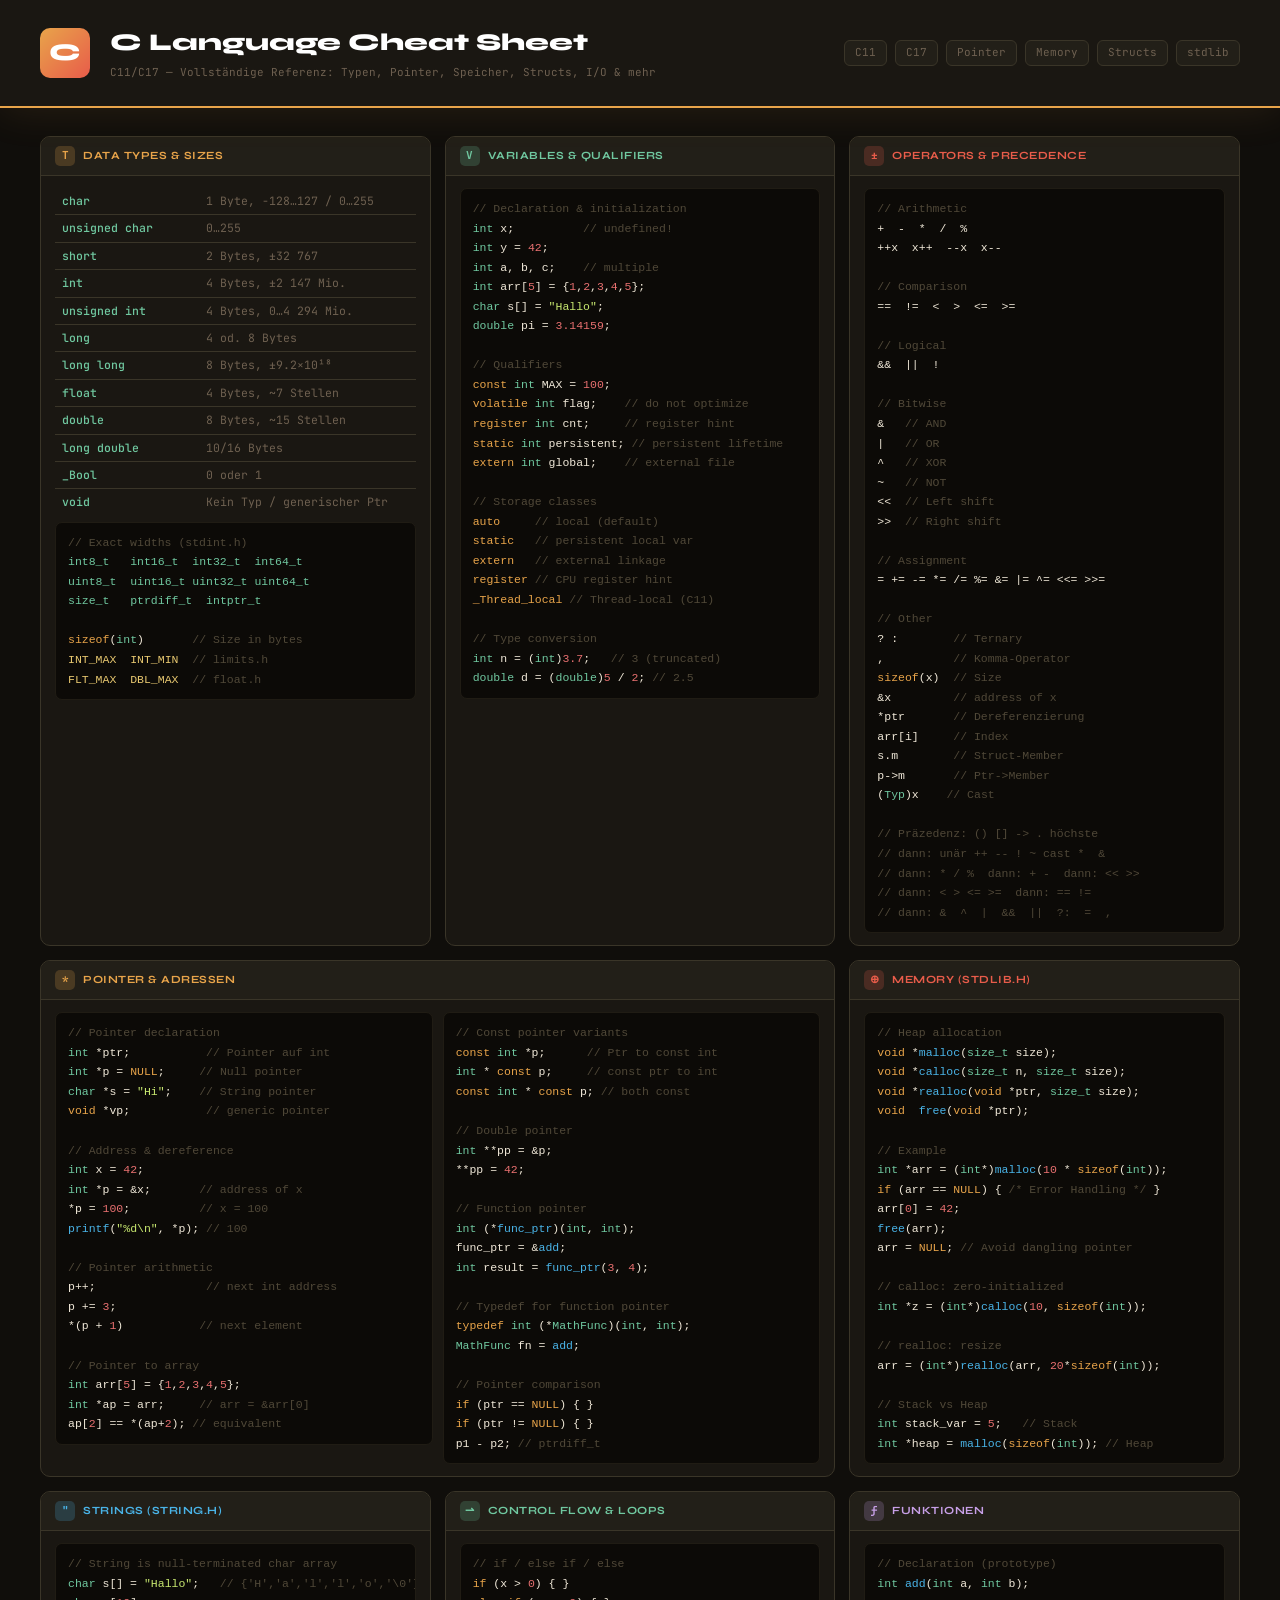
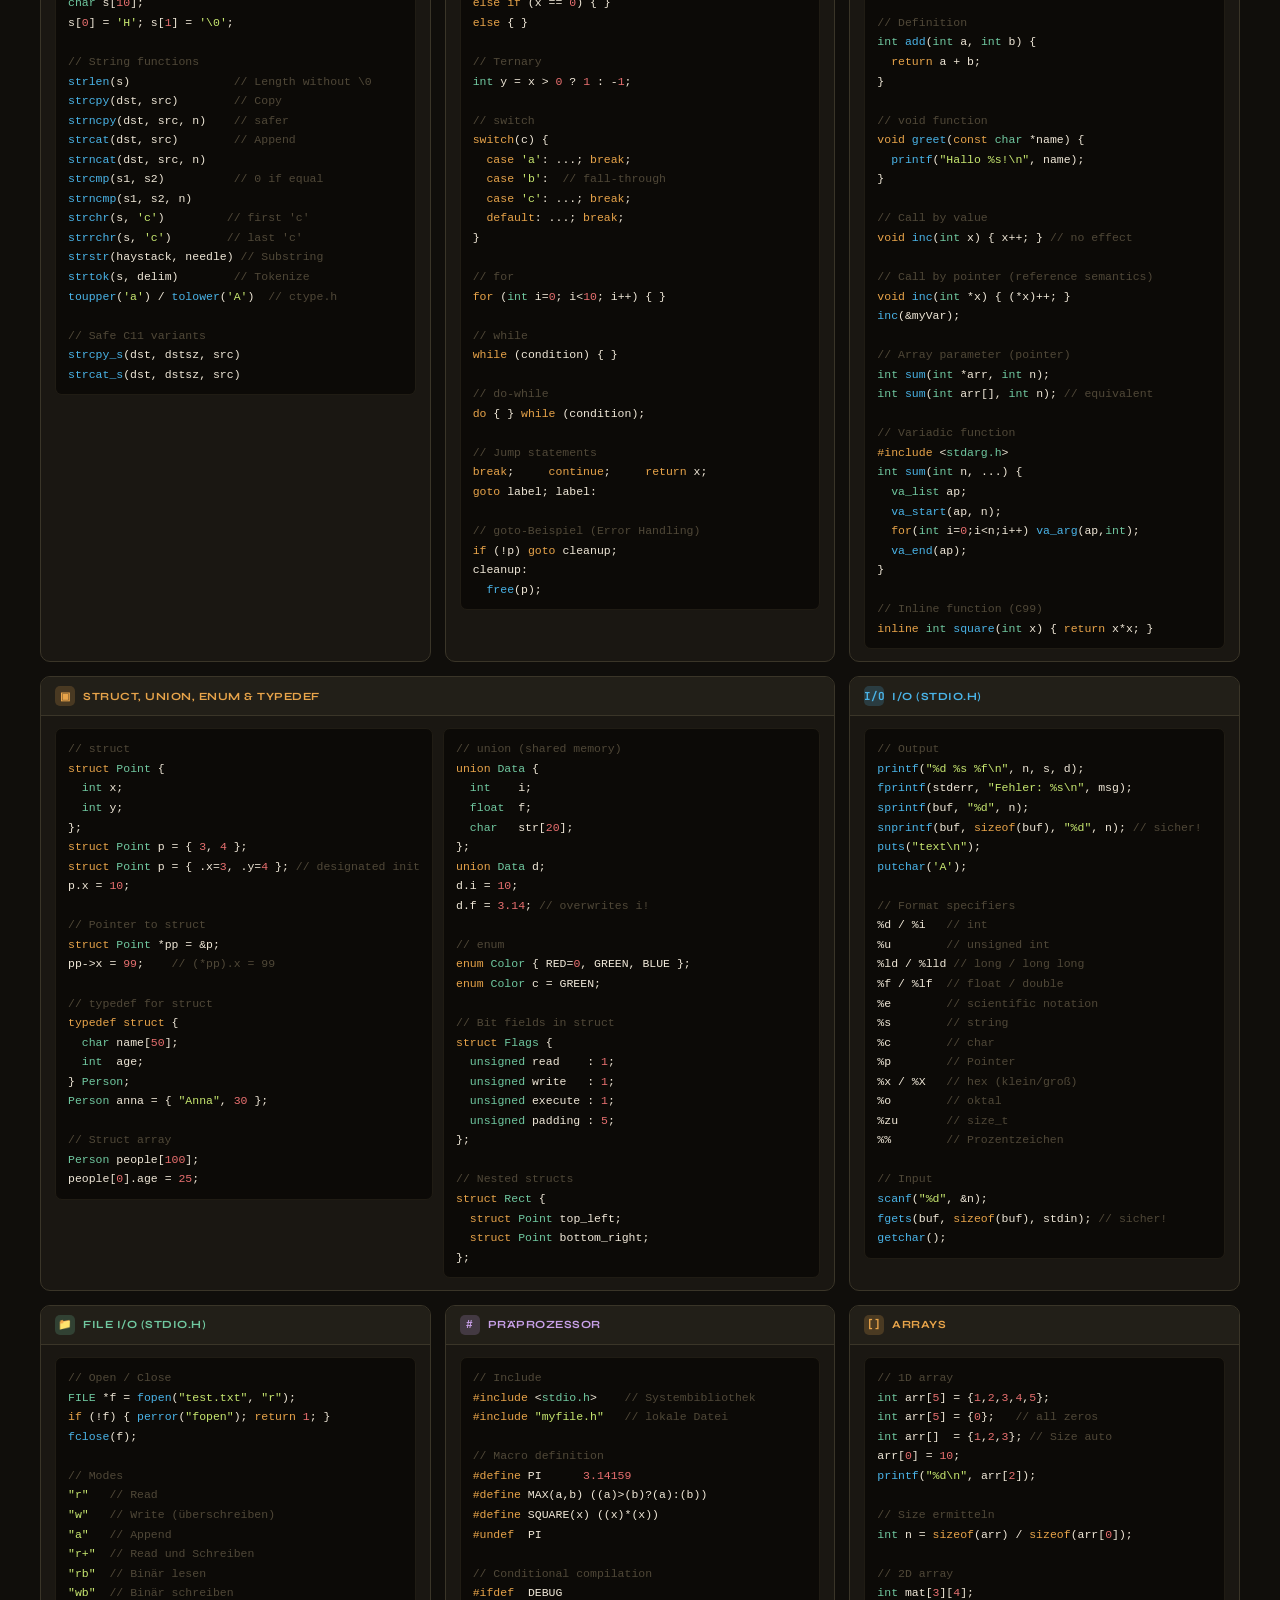
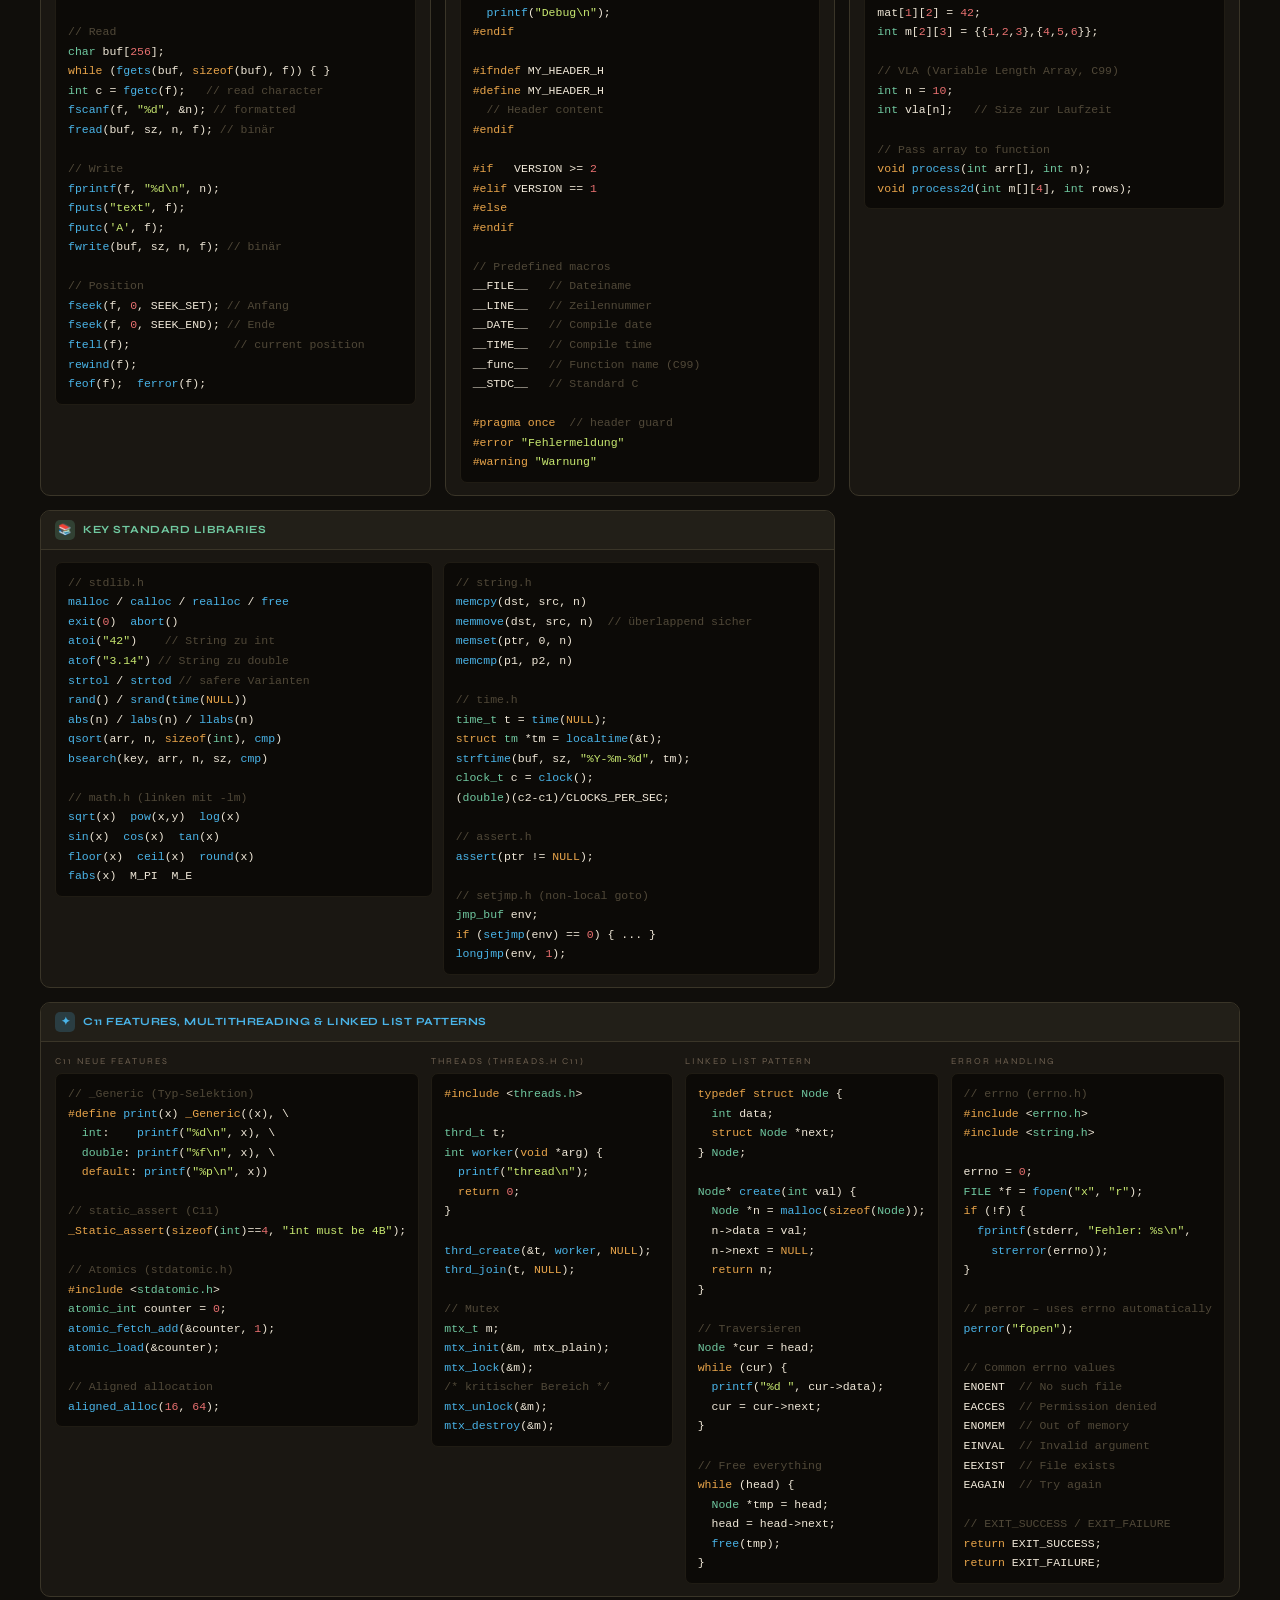
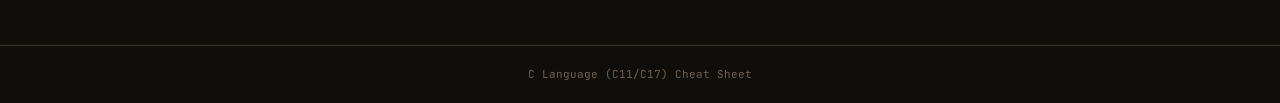
==== c-cheatsheet.html @ e2c48d15 "Add cheat sheet files" ====
<!DOCTYPE html>
<html lang="de">
<head>
<meta charset="UTF-8">
<meta name="viewport" content="width=device-width, initial-scale=1.0">
<title>C Language Cheat Sheet</title>
<link href="https://fonts.googleapis.com/css2?family=JetBrains+Mono:wght@300;400;500;700&family=Syne:wght@400;700;800&display=swap" rel="stylesheet">
<style>
  :root {
    --bg: #100e0b;
    --surface: #1a1712;
    --surface2: #221f18;
    --border: #3a3528;
    --accent: #e8a44a;
    --accent2: #e85c4a;
    --accent3: #70c8a0;
    --accent4: #c8a0e8;
    --accent5: #4ab4e8;
    --text: #f0e8d8;
    --muted: #6e6050;
    --kw: #e8a44a;
    --type: #70c8a0;
    --string: #c8e870;
    --num: #e87070;
    --comment: #504838;
    --fn: #4ab4e8;
    --op: #e8c870;
  }
  * { margin: 0; padding: 0; box-sizing: border-box; }
  body { font-family: 'JetBrains Mono', monospace; background: var(--bg); color: var(--text); line-height: 1.6; font-size: 13px; }
  header { background: var(--surface); border-bottom: 2px solid var(--accent); padding: 24px 40px; display: flex; align-items: center; gap: 20px; position: sticky; top: 0; z-index: 100; box-shadow: 0 4px 40px rgba(232,164,74,0.1); }
  .logo { width: 50px; height: 50px; background: linear-gradient(135deg, var(--accent), var(--accent2)); border-radius: 10px; display: flex; align-items: center; justify-content: center; font-family: 'Syne', sans-serif; font-weight: 800; font-size: 24px; color: #fff; flex-shrink: 0; }
  header h1 { font-family: 'Syne', sans-serif; font-size: 24px; font-weight: 800; color: #fff; }
  header p { color: var(--muted); font-size: 11px; margin-top: 2px; }
  .tag-row { margin-left: auto; display: flex; gap: 8px; flex-wrap: wrap; }
  .tag { background: var(--surface2); border: 1px solid var(--border); border-radius: 6px; padding: 3px 10px; font-size: 11px; color: var(--muted); }
  .page { padding: 28px 40px; }
  .grid { display: grid; grid-template-columns: repeat(3, 1fr); gap: 14px; }
  .col-2 { grid-column: span 2; }
  .col-3 { grid-column: span 3; }
  .card { background: var(--surface); border: 1px solid var(--border); border-radius: 10px; overflow: hidden; transition: border-color 0.2s; }
  .card:hover { border-color: var(--accent); }
  .card-header { padding: 9px 14px; display: flex; align-items: center; gap: 8px; border-bottom: 1px solid var(--border); background: var(--surface2); }
  .card-icon { width: 20px; height: 20px; border-radius: 5px; display: flex; align-items: center; justify-content: center; font-size: 11px; font-weight: 700; flex-shrink: 0; }
  .card-title { font-family: 'Syne', sans-serif; font-size: 11px; font-weight: 700; letter-spacing: 0.5px; text-transform: uppercase; }
  .card-body { padding: 12px 14px; }
  pre { background: #0c0a07; border-radius: 7px; padding: 10px 12px; overflow-x: auto; font-size: 11.5px; line-height: 1.7; margin-bottom: 8px; border: 1px solid #201c14; }
  pre:last-child { margin-bottom: 0; }
  .kw { color: var(--kw); } .ty { color: var(--type); } .st { color: var(--string); } .nm { color: var(--num); } .cm { color: var(--comment); } .fn { color: var(--fn); } .op { color: var(--op); }
  .kv-table { width: 100%; border-collapse: collapse; font-size: 11.5px; margin-bottom: 6px; }
  .kv-table td { padding: 4px 7px; border-bottom: 1px solid var(--border); vertical-align: top; }
  .kv-table tr:last-child td { border-bottom: none; }
  .kv-table td:first-child { color: var(--type); white-space: nowrap; font-weight: 500; width: 40%; }
  .kv-table td:last-child { color: var(--muted); }
  .section-label { font-family: 'Syne', sans-serif; font-size: 9px; text-transform: uppercase; letter-spacing: 2px; color: var(--muted); margin: 10px 0 5px; }
  .section-label:first-child { margin-top: 0; }
  .c-amber  .card-icon { background: rgba(232,164,74,0.2); color: var(--accent); }
  .c-red    .card-icon { background: rgba(232,92,74,0.2);  color: var(--accent2); }
  .c-green  .card-icon { background: rgba(112,200,160,0.2); color: var(--accent3); }
  .c-purple .card-icon { background: rgba(200,160,232,0.2); color: var(--accent4); }
  .c-blue   .card-icon { background: rgba(74,180,232,0.2);  color: var(--accent5); }
  .c-amber  .card-title { color: var(--accent); }
  .c-red    .card-title { color: var(--accent2); }
  .c-green  .card-title { color: var(--accent3); }
  .c-purple .card-title { color: var(--accent4); }
  .c-blue   .card-title { color: var(--accent5); }
  footer { text-align: center; padding: 20px; color: var(--muted); font-size: 11px; border-top: 1px solid var(--border); margin-top: 20px; }
</style>
</head>
<body>
<header>
  <div class="logo">C</div>
  <div><h1>C Language Cheat Sheet</h1><p>C11/C17 — Vollständige Referenz: Typen, Pointer, Speicher, Structs, I/O & mehr</p></div>
  <div class="tag-row"><span class="tag">C11</span><span class="tag">C17</span><span class="tag">Pointer</span><span class="tag">Memory</span><span class="tag">Structs</span><span class="tag">stdlib</span></div>
</header>
<div class="page"><div class="grid">

<!-- DATENTYPEN -->
<div class="card c-amber">
  <div class="card-header"><div class="card-icon">T</div><span class="card-title">Data Types &amp; Sizes</span></div>
  <div class="card-body">
    <table class="kv-table">
      <tr><td>char</td><td>1 Byte, -128…127 / 0…255</td></tr>
      <tr><td>unsigned char</td><td>0…255</td></tr>
      <tr><td>short</td><td>2 Bytes, ±32 767</td></tr>
      <tr><td>int</td><td>4 Bytes, ±2 147 Mio.</td></tr>
      <tr><td>unsigned int</td><td>4 Bytes, 0…4 294 Mio.</td></tr>
      <tr><td>long</td><td>4 od. 8 Bytes</td></tr>
      <tr><td>long long</td><td>8 Bytes, ±9.2×10¹⁸</td></tr>
      <tr><td>float</td><td>4 Bytes, ~7 Stellen</td></tr>
      <tr><td>double</td><td>8 Bytes, ~15 Stellen</td></tr>
      <tr><td>long double</td><td>10/16 Bytes</td></tr>
      <tr><td>_Bool</td><td>0 oder 1</td></tr>
      <tr><td>void</td><td>Kein Typ / generischer Ptr</td></tr>
    </table>
<pre><span class="cm">// Exact widths (stdint.h)</span>
<span class="ty">int8_t</span>   <span class="ty">int16_t</span>  <span class="ty">int32_t</span>  <span class="ty">int64_t</span>
<span class="ty">uint8_t</span>  <span class="ty">uint16_t</span> <span class="ty">uint32_t</span> <span class="ty">uint64_t</span>
<span class="ty">size_t</span>   <span class="ty">ptrdiff_t</span>  <span class="ty">intptr_t</span>

<span class="kw">sizeof</span>(<span class="ty">int</span>)       <span class="cm">// Size in bytes</span>
<span class="op">INT_MAX</span>  <span class="op">INT_MIN</span>  <span class="cm">// limits.h</span>
<span class="op">FLT_MAX</span>  <span class="op">DBL_MAX</span>  <span class="cm">// float.h</span></pre>
  </div>
</div>

<!-- VARIABLEN & DEKLARATION -->
<div class="card c-green">
  <div class="card-header"><div class="card-icon">V</div><span class="card-title">Variables &amp; Qualifiers</span></div>
  <div class="card-body">
<pre><span class="cm">// Declaration &amp; initialization</span>
<span class="ty">int</span> x;          <span class="cm">// undefined!</span>
<span class="ty">int</span> y = <span class="nm">42</span>;
<span class="ty">int</span> a, b, c;    <span class="cm">// multiple</span>
<span class="ty">int</span> arr[<span class="nm">5</span>] = {<span class="nm">1</span>,<span class="nm">2</span>,<span class="nm">3</span>,<span class="nm">4</span>,<span class="nm">5</span>};
<span class="ty">char</span> s[] = <span class="st">"Hallo"</span>;
<span class="ty">double</span> pi = <span class="nm">3.14159</span>;

<span class="cm">// Qualifiers</span>
<span class="kw">const</span> <span class="ty">int</span> MAX = <span class="nm">100</span>;
<span class="kw">volatile</span> <span class="ty">int</span> flag;    <span class="cm">// do not optimize</span>
<span class="kw">register</span> <span class="ty">int</span> cnt;     <span class="cm">// register hint</span>
<span class="kw">static</span> <span class="ty">int</span> persistent; <span class="cm">// persistent lifetime</span>
<span class="kw">extern</span> <span class="ty">int</span> global;    <span class="cm">// external file</span>

<span class="cm">// Storage classes</span>
<span class="kw">auto</span>     <span class="cm">// local (default)</span>
<span class="kw">static</span>   <span class="cm">// persistent local var</span>
<span class="kw">extern</span>   <span class="cm">// external linkage</span>
<span class="kw">register</span> <span class="cm">// CPU register hint</span>
<span class="kw">_Thread_local</span> <span class="cm">// Thread-local (C11)</span>

<span class="cm">// Type conversion</span>
<span class="ty">int</span> n = (<span class="ty">int</span>)<span class="nm">3.7</span>;   <span class="cm">// 3 (truncated)</span>
<span class="ty">double</span> d = (<span class="ty">double</span>)<span class="nm">5</span> / <span class="nm">2</span>; <span class="cm">// 2.5</span></pre>
  </div>
</div>

<!-- OPERATOREN -->
<div class="card c-red">
  <div class="card-header"><div class="card-icon">±</div><span class="card-title">Operators &amp; Precedence</span></div>
  <div class="card-body">
<pre><span class="cm">// Arithmetic</span>
+  -  *  /  %
++x  x++  --x  x--

<span class="cm">// Comparison</span>
==  !=  &lt;  &gt;  &lt;=  &gt;=

<span class="cm">// Logical</span>
&amp;&amp;  ||  !

<span class="cm">// Bitwise</span>
&amp;   <span class="cm">// AND</span>
|   <span class="cm">// OR</span>
^   <span class="cm">// XOR</span>
~   <span class="cm">// NOT</span>
&lt;&lt;  <span class="cm">// Left shift</span>
&gt;&gt;  <span class="cm">// Right shift</span>

<span class="cm">// Assignment</span>
= += -= *= /= %= &amp;= |= ^= &lt;&lt;= &gt;&gt;=

<span class="cm">// Other</span>
? :        <span class="cm">// Ternary</span>
,          <span class="cm">// Komma-Operator</span>
<span class="kw">sizeof</span>(x)  <span class="cm">// Size</span>
&amp;x         <span class="cm">// address of x</span>
*ptr       <span class="cm">// Dereferenzierung</span>
arr[i]     <span class="cm">// Index</span>
s.m        <span class="cm">// Struct-Member</span>
p->m       <span class="cm">// Ptr->Member</span>
(<span class="ty">Typ</span>)x    <span class="cm">// Cast</span>

<span class="cm">// Präzedenz: () [] -> . höchste</span>
<span class="cm">// dann: unär ++ -- ! ~ cast *  &amp;</span>
<span class="cm">// dann: * / %  dann: + -  dann: &lt;&lt; &gt;&gt;</span>
<span class="cm">// dann: &lt; &gt; &lt;= &gt;=  dann: == !=</span>
<span class="cm">// dann: &amp;  ^  |  &amp;&amp;  ||  ?:  =  ,</span></pre>
  </div>
</div>

<!-- POINTER -->
<div class="card c-amber col-2">
  <div class="card-header"><div class="card-icon">*</div><span class="card-title">Pointer &amp; Adressen</span></div>
  <div class="card-body">
    <div style="display:grid;grid-template-columns:1fr 1fr;gap:10px;">
      <div>
<pre><span class="cm">// Pointer declaration</span>
<span class="ty">int</span> *ptr;           <span class="cm">// Pointer auf int</span>
<span class="ty">int</span> *p = <span class="kw">NULL</span>;     <span class="cm">// Null pointer</span>
<span class="ty">char</span> *s = <span class="st">"Hi"</span>;    <span class="cm">// String pointer</span>
<span class="kw">void</span> *vp;           <span class="cm">// generic pointer</span>

<span class="cm">// Address &amp; dereference</span>
<span class="ty">int</span> x = <span class="nm">42</span>;
<span class="ty">int</span> *p = &amp;x;       <span class="cm">// address of x</span>
*p = <span class="nm">100</span>;          <span class="cm">// x = 100</span>
<span class="fn">printf</span>(<span class="st">"%d\n"</span>, *p); <span class="cm">// 100</span>

<span class="cm">// Pointer arithmetic</span>
p++;                <span class="cm">// next int address</span>
p += <span class="nm">3</span>;
*(p + <span class="nm">1</span>)           <span class="cm">// next element</span>

<span class="cm">// Pointer to array</span>
<span class="ty">int</span> arr[<span class="nm">5</span>] = {<span class="nm">1</span>,<span class="nm">2</span>,<span class="nm">3</span>,<span class="nm">4</span>,<span class="nm">5</span>};
<span class="ty">int</span> *ap = arr;     <span class="cm">// arr = &arr[0]</span>
ap[<span class="nm">2</span>] == *(ap+<span class="nm">2</span>); <span class="cm">// equivalent</span></pre>
      </div>
      <div>
<pre><span class="cm">// Const pointer variants</span>
<span class="kw">const</span> <span class="ty">int</span> *p;      <span class="cm">// Ptr to const int</span>
<span class="ty">int</span> * <span class="kw">const</span> p;     <span class="cm">// const ptr to int</span>
<span class="kw">const</span> <span class="ty">int</span> * <span class="kw">const</span> p; <span class="cm">// both const</span>

<span class="cm">// Double pointer</span>
<span class="ty">int</span> **pp = &amp;p;
**pp = <span class="nm">42</span>;

<span class="cm">// Function pointer</span>
<span class="ty">int</span> (*<span class="fn">func_ptr</span>)(<span class="ty">int</span>, <span class="ty">int</span>);
func_ptr = &amp;<span class="fn">add</span>;
<span class="ty">int</span> result = <span class="fn">func_ptr</span>(<span class="nm">3</span>, <span class="nm">4</span>);

<span class="cm">// Typedef for function pointer</span>
<span class="kw">typedef</span> <span class="ty">int</span> (*<span class="ty">MathFunc</span>)(<span class="ty">int</span>, <span class="ty">int</span>);
<span class="ty">MathFunc</span> fn = <span class="fn">add</span>;

<span class="cm">// Pointer comparison</span>
<span class="kw">if</span> (ptr == <span class="kw">NULL</span>) { }
<span class="kw">if</span> (ptr != <span class="kw">NULL</span>) { }
p1 - p2; <span class="cm">// ptrdiff_t</span></pre>
      </div>
    </div>
  </div>
</div>

<!-- SPEICHERVERWALTUNG -->
<div class="card c-red">
  <div class="card-header"><div class="card-icon">⊕</div><span class="card-title">Memory (stdlib.h)</span></div>
  <div class="card-body">
<pre><span class="cm">// Heap allocation</span>
<span class="kw">void</span> *<span class="fn">malloc</span>(<span class="ty">size_t</span> size);
<span class="kw">void</span> *<span class="fn">calloc</span>(<span class="ty">size_t</span> n, <span class="ty">size_t</span> size);
<span class="kw">void</span> *<span class="fn">realloc</span>(<span class="kw">void</span> *ptr, <span class="ty">size_t</span> size);
<span class="kw">void</span>  <span class="fn">free</span>(<span class="kw">void</span> *ptr);

<span class="cm">// Example</span>
<span class="ty">int</span> *arr = (<span class="ty">int</span>*)<span class="fn">malloc</span>(<span class="nm">10</span> * <span class="kw">sizeof</span>(<span class="ty">int</span>));
<span class="kw">if</span> (arr == <span class="kw">NULL</span>) { <span class="cm">/* Error Handling */</span> }
arr[<span class="nm">0</span>] = <span class="nm">42</span>;
<span class="fn">free</span>(arr);
arr = <span class="kw">NULL</span>; <span class="cm">// Avoid dangling pointer</span>

<span class="cm">// calloc: zero-initialized</span>
<span class="ty">int</span> *z = (<span class="ty">int</span>*)<span class="fn">calloc</span>(<span class="nm">10</span>, <span class="kw">sizeof</span>(<span class="ty">int</span>));

<span class="cm">// realloc: resize</span>
arr = (<span class="ty">int</span>*)<span class="fn">realloc</span>(arr, <span class="nm">20</span>*<span class="kw">sizeof</span>(<span class="ty">int</span>));

<span class="cm">// Stack vs Heap</span>
<span class="ty">int</span> stack_var = <span class="nm">5</span>;   <span class="cm">// Stack</span>
<span class="ty">int</span> *heap = <span class="fn">malloc</span>(<span class="kw">sizeof</span>(<span class="ty">int</span>)); <span class="cm">// Heap</span></pre>
  </div>
</div>

<!-- STRINGS -->
<div class="card c-blue">
  <div class="card-header"><div class="card-icon">"</div><span class="card-title">Strings (string.h)</span></div>
  <div class="card-body">
<pre><span class="cm">// String is null-terminated char array</span>
<span class="ty">char</span> s[] = <span class="st">"Hallo"</span>;   <span class="cm">// {'H','a','l','l','o','\0'}</span>
<span class="ty">char</span> s[<span class="nm">10</span>];
s[<span class="nm">0</span>] = <span class="st">'H'</span>; s[<span class="nm">1</span>] = <span class="st">'\0'</span>;

<span class="cm">// String functions</span>
<span class="fn">strlen</span>(s)               <span class="cm">// Length without \0</span>
<span class="fn">strcpy</span>(dst, src)        <span class="cm">// Copy</span>
<span class="fn">strncpy</span>(dst, src, n)    <span class="cm">// safer</span>
<span class="fn">strcat</span>(dst, src)        <span class="cm">// Append</span>
<span class="fn">strncat</span>(dst, src, n)
<span class="fn">strcmp</span>(s1, s2)          <span class="cm">// 0 if equal</span>
<span class="fn">strncmp</span>(s1, s2, n)
<span class="fn">strchr</span>(s, <span class="st">'c'</span>)         <span class="cm">// first 'c'</span>
<span class="fn">strrchr</span>(s, <span class="st">'c'</span>)        <span class="cm">// last 'c'</span>
<span class="fn">strstr</span>(haystack, needle) <span class="cm">// Substring</span>
<span class="fn">strtok</span>(s, delim)        <span class="cm">// Tokenize</span>
<span class="fn">toupper</span>(<span class="st">'a'</span>) / <span class="fn">tolower</span>(<span class="st">'A'</span>)  <span class="cm">// ctype.h</span>

<span class="cm">// Safe C11 variants</span>
<span class="fn">strcpy_s</span>(dst, dstsz, src)
<span class="fn">strcat_s</span>(dst, dstsz, src)</pre>
  </div>
</div>

<!-- KONTROLLFLUSS -->
<div class="card c-green">
  <div class="card-header"><div class="card-icon">⇀</div><span class="card-title">Control Flow &amp; Loops</span></div>
  <div class="card-body">
<pre><span class="cm">// if / else if / else</span>
<span class="kw">if</span> (x &gt; <span class="nm">0</span>) { }
<span class="kw">else if</span> (x == <span class="nm">0</span>) { }
<span class="kw">else</span> { }

<span class="cm">// Ternary</span>
<span class="ty">int</span> y = x &gt; <span class="nm">0</span> ? <span class="nm">1</span> : -<span class="nm">1</span>;

<span class="cm">// switch</span>
<span class="kw">switch</span>(c) {
  <span class="kw">case</span> <span class="st">'a'</span>: ...; <span class="kw">break</span>;
  <span class="kw">case</span> <span class="st">'b'</span>:  <span class="cm">// fall-through</span>
  <span class="kw">case</span> <span class="st">'c'</span>: ...; <span class="kw">break</span>;
  <span class="kw">default</span>: ...; <span class="kw">break</span>;
}

<span class="cm">// for</span>
<span class="kw">for</span> (<span class="ty">int</span> i=<span class="nm">0</span>; i&lt;<span class="nm">10</span>; i++) { }

<span class="cm">// while</span>
<span class="kw">while</span> (condition) { }

<span class="cm">// do-while</span>
<span class="kw">do</span> { } <span class="kw">while</span> (condition);

<span class="cm">// Jump statements</span>
<span class="kw">break</span>;     <span class="kw">continue</span>;     <span class="kw">return</span> x;
<span class="kw">goto</span> label; label:

<span class="cm">// goto-Beispiel (Error Handling)</span>
<span class="kw">if</span> (!p) <span class="kw">goto</span> cleanup;
cleanup:
  <span class="fn">free</span>(p);</pre>
  </div>
</div>

<!-- FUNKTIONEN -->
<div class="card c-purple">
  <div class="card-header"><div class="card-icon">ƒ</div><span class="card-title">Funktionen</span></div>
  <div class="card-body">
<pre><span class="cm">// Declaration (prototype)</span>
<span class="ty">int</span> <span class="fn">add</span>(<span class="ty">int</span> a, <span class="ty">int</span> b);

<span class="cm">// Definition</span>
<span class="ty">int</span> <span class="fn">add</span>(<span class="ty">int</span> a, <span class="ty">int</span> b) {
  <span class="kw">return</span> a + b;
}

<span class="cm">// void function</span>
<span class="kw">void</span> <span class="fn">greet</span>(<span class="kw">const</span> <span class="ty">char</span> *name) {
  <span class="fn">printf</span>(<span class="st">"Hallo %s!\n"</span>, name);
}

<span class="cm">// Call by value</span>
<span class="kw">void</span> <span class="fn">inc</span>(<span class="ty">int</span> x) { x++; } <span class="cm">// no effect</span>

<span class="cm">// Call by pointer (reference semantics)</span>
<span class="kw">void</span> <span class="fn">inc</span>(<span class="ty">int</span> *x) { (*x)++; }
<span class="fn">inc</span>(&amp;myVar);

<span class="cm">// Array parameter (pointer)</span>
<span class="ty">int</span> <span class="fn">sum</span>(<span class="ty">int</span> *arr, <span class="ty">int</span> n);
<span class="ty">int</span> <span class="fn">sum</span>(<span class="ty">int</span> arr[], <span class="ty">int</span> n); <span class="cm">// equivalent</span>

<span class="cm">// Variadic function</span>
<span class="kw">#include</span> &lt;<span class="ty">stdarg.h</span>&gt;
<span class="ty">int</span> <span class="fn">sum</span>(<span class="ty">int</span> n, ...) {
  <span class="ty">va_list</span> ap;
  <span class="fn">va_start</span>(ap, n);
  <span class="kw">for</span>(<span class="ty">int</span> i=<span class="nm">0</span>;i&lt;n;i++) <span class="fn">va_arg</span>(ap,<span class="ty">int</span>);
  <span class="fn">va_end</span>(ap);
}

<span class="cm">// Inline function (C99)</span>
<span class="kw">inline</span> <span class="ty">int</span> <span class="fn">square</span>(<span class="ty">int</span> x) { <span class="kw">return</span> x*x; }</pre>
  </div>
</div>

<!-- STRUCT, UNION, ENUM -->
<div class="card c-amber col-2">
  <div class="card-header"><div class="card-icon">▣</div><span class="card-title">struct, union, enum &amp; typedef</span></div>
  <div class="card-body">
    <div style="display:grid;grid-template-columns:1fr 1fr;gap:10px;">
      <div>
<pre><span class="cm">// struct</span>
<span class="kw">struct</span> <span class="ty">Point</span> {
  <span class="ty">int</span> x;
  <span class="ty">int</span> y;
};
<span class="kw">struct</span> <span class="ty">Point</span> p = { <span class="nm">3</span>, <span class="nm">4</span> };
<span class="kw">struct</span> <span class="ty">Point</span> p = { .x=<span class="nm">3</span>, .y=<span class="nm">4</span> }; <span class="cm">// designated init</span>
p.x = <span class="nm">10</span>;

<span class="cm">// Pointer to struct</span>
<span class="kw">struct</span> <span class="ty">Point</span> *pp = &amp;p;
pp->x = <span class="nm">99</span>;    <span class="cm">// (*pp).x = 99</span>

<span class="cm">// typedef for struct</span>
<span class="kw">typedef struct</span> {
  <span class="ty">char</span> name[<span class="nm">50</span>];
  <span class="ty">int</span>  age;
} <span class="ty">Person</span>;
<span class="ty">Person</span> anna = { <span class="st">"Anna"</span>, <span class="nm">30</span> };

<span class="cm">// Struct array</span>
<span class="ty">Person</span> people[<span class="nm">100</span>];
people[<span class="nm">0</span>].age = <span class="nm">25</span>;</pre>
      </div>
      <div>
<pre><span class="cm">// union (shared memory)</span>
<span class="kw">union</span> <span class="ty">Data</span> {
  <span class="ty">int</span>    i;
  <span class="ty">float</span>  f;
  <span class="ty">char</span>   str[<span class="nm">20</span>];
};
<span class="kw">union</span> <span class="ty">Data</span> d;
d.i = <span class="nm">10</span>;
d.f = <span class="nm">3.14</span>; <span class="cm">// overwrites i!</span>

<span class="cm">// enum</span>
<span class="kw">enum</span> <span class="ty">Color</span> { RED=<span class="nm">0</span>, GREEN, BLUE };
<span class="kw">enum</span> <span class="ty">Color</span> c = GREEN;

<span class="cm">// Bit fields in struct</span>
<span class="kw">struct</span> <span class="ty">Flags</span> {
  <span class="ty">unsigned</span> read    : <span class="nm">1</span>;
  <span class="ty">unsigned</span> write   : <span class="nm">1</span>;
  <span class="ty">unsigned</span> execute : <span class="nm">1</span>;
  <span class="ty">unsigned</span> padding : <span class="nm">5</span>;
};

<span class="cm">// Nested structs</span>
<span class="kw">struct</span> <span class="ty">Rect</span> {
  <span class="kw">struct</span> <span class="ty">Point</span> top_left;
  <span class="kw">struct</span> <span class="ty">Point</span> bottom_right;
};</pre>
      </div>
    </div>
  </div>
</div>

<!-- I/O -->
<div class="card c-blue">
  <div class="card-header"><div class="card-icon">I/O</div><span class="card-title">I/O (stdio.h)</span></div>
  <div class="card-body">
<pre><span class="cm">// Output</span>
<span class="fn">printf</span>(<span class="st">"%d %s %f\n"</span>, n, s, d);
<span class="fn">fprintf</span>(stderr, <span class="st">"Fehler: %s\n"</span>, msg);
<span class="fn">sprintf</span>(buf, <span class="st">"%d"</span>, n);
<span class="fn">snprintf</span>(buf, <span class="kw">sizeof</span>(buf), <span class="st">"%d"</span>, n); <span class="cm">// sicher!</span>
<span class="fn">puts</span>(<span class="st">"text\n"</span>);
<span class="fn">putchar</span>(<span class="st">'A'</span>);

<span class="cm">// Format specifiers</span>
%d / %i   <span class="cm">// int</span>
%u        <span class="cm">// unsigned int</span>
%ld / %lld <span class="cm">// long / long long</span>
%f / %lf  <span class="cm">// float / double</span>
%e        <span class="cm">// scientific notation</span>
%s        <span class="cm">// string</span>
%c        <span class="cm">// char</span>
%p        <span class="cm">// Pointer</span>
%x / %X   <span class="cm">// hex (klein/groß)</span>
%o        <span class="cm">// oktal</span>
%zu       <span class="cm">// size_t</span>
%%        <span class="cm">// Prozentzeichen</span>

<span class="cm">// Input</span>
<span class="fn">scanf</span>(<span class="st">"%d"</span>, &amp;n);
<span class="fn">fgets</span>(buf, <span class="kw">sizeof</span>(buf), stdin); <span class="cm">// sicher!</span>
<span class="fn">getchar</span>();</pre>
  </div>
</div>

<!-- FILE I/O -->
<div class="card c-green">
  <div class="card-header"><div class="card-icon">📁</div><span class="card-title">File I/O (stdio.h)</span></div>
  <div class="card-body">
<pre><span class="cm">// Open / Close</span>
<span class="ty">FILE</span> *f = <span class="fn">fopen</span>(<span class="st">"test.txt"</span>, <span class="st">"r"</span>);
<span class="kw">if</span> (!f) { <span class="fn">perror</span>(<span class="st">"fopen"</span>); <span class="kw">return</span> <span class="nm">1</span>; }
<span class="fn">fclose</span>(f);

<span class="cm">// Modes</span>
<span class="st">"r"</span>   <span class="cm">// Read</span>
<span class="st">"w"</span>   <span class="cm">// Write (überschreiben)</span>
<span class="st">"a"</span>   <span class="cm">// Append</span>
<span class="st">"r+"</span>  <span class="cm">// Read und Schreiben</span>
<span class="st">"rb"</span>  <span class="cm">// Binär lesen</span>
<span class="st">"wb"</span>  <span class="cm">// Binär schreiben</span>

<span class="cm">// Read</span>
<span class="ty">char</span> buf[<span class="nm">256</span>];
<span class="kw">while</span> (<span class="fn">fgets</span>(buf, <span class="kw">sizeof</span>(buf), f)) { }
<span class="ty">int</span> c = <span class="fn">fgetc</span>(f);   <span class="cm">// read character</span>
<span class="fn">fscanf</span>(f, <span class="st">"%d"</span>, &amp;n); <span class="cm">// formatted</span>
<span class="fn">fread</span>(buf, sz, n, f); <span class="cm">// binär</span>

<span class="cm">// Write</span>
<span class="fn">fprintf</span>(f, <span class="st">"%d\n"</span>, n);
<span class="fn">fputs</span>(<span class="st">"text"</span>, f);
<span class="fn">fputc</span>(<span class="st">'A'</span>, f);
<span class="fn">fwrite</span>(buf, sz, n, f); <span class="cm">// binär</span>

<span class="cm">// Position</span>
<span class="fn">fseek</span>(f, <span class="nm">0</span>, SEEK_SET); <span class="cm">// Anfang</span>
<span class="fn">fseek</span>(f, <span class="nm">0</span>, SEEK_END); <span class="cm">// Ende</span>
<span class="fn">ftell</span>(f);               <span class="cm">// current position</span>
<span class="fn">rewind</span>(f);
<span class="fn">feof</span>(f);  <span class="fn">ferror</span>(f);</pre>
  </div>
</div>

<!-- PRÄPROZESSOR -->
<div class="card c-purple">
  <div class="card-header"><div class="card-icon">#</div><span class="card-title">Präprozessor</span></div>
  <div class="card-body">
<pre><span class="cm">// Include</span>
<span class="kw">#include</span> &lt;<span class="ty">stdio.h</span>&gt;    <span class="cm">// Systembibliothek</span>
<span class="kw">#include</span> <span class="st">"myfile.h"</span>   <span class="cm">// lokale Datei</span>

<span class="cm">// Macro definition</span>
<span class="kw">#define</span> PI      <span class="nm">3.14159</span>
<span class="kw">#define</span> MAX(a,b) ((a)>(b)?(a):(b))
<span class="kw">#define</span> SQUARE(x) ((x)*(x))
<span class="kw">#undef</span>  PI

<span class="cm">// Conditional compilation</span>
<span class="kw">#ifdef</span>  DEBUG
  <span class="fn">printf</span>(<span class="st">"Debug\n"</span>);
<span class="kw">#endif</span>

<span class="kw">#ifndef</span> MY_HEADER_H
<span class="kw">#define</span> MY_HEADER_H
  <span class="cm">// Header content</span>
<span class="kw">#endif</span>

<span class="kw">#if</span>   VERSION &gt;= <span class="nm">2</span>
<span class="kw">#elif</span> VERSION == <span class="nm">1</span>
<span class="kw">#else</span>
<span class="kw">#endif</span>

<span class="cm">// Predefined macros</span>
__FILE__   <span class="cm">// Dateiname</span>
__LINE__   <span class="cm">// Zeilennummer</span>
__DATE__   <span class="cm">// Compile date</span>
__TIME__   <span class="cm">// Compile time</span>
__func__   <span class="cm">// Function name (C99)</span>
__STDC__   <span class="cm">// Standard C</span>

<span class="kw">#pragma once</span>  <span class="cm">// header guard</span>
<span class="kw">#error</span> <span class="st">"Fehlermeldung"</span>
<span class="kw">#warning</span> <span class="st">"Warnung"</span></pre>
  </div>
</div>

<!-- ARRAYS & MULTIDIMENSIONAL -->
<div class="card c-amber">
  <div class="card-header"><div class="card-icon">[]</div><span class="card-title">Arrays</span></div>
  <div class="card-body">
<pre><span class="cm">// 1D array</span>
<span class="ty">int</span> arr[<span class="nm">5</span>] = {<span class="nm">1</span>,<span class="nm">2</span>,<span class="nm">3</span>,<span class="nm">4</span>,<span class="nm">5</span>};
<span class="ty">int</span> arr[<span class="nm">5</span>] = {<span class="nm">0</span>};   <span class="cm">// all zeros</span>
<span class="ty">int</span> arr[]  = {<span class="nm">1</span>,<span class="nm">2</span>,<span class="nm">3</span>}; <span class="cm">// Size auto</span>
arr[<span class="nm">0</span>] = <span class="nm">10</span>;
<span class="fn">printf</span>(<span class="st">"%d\n"</span>, arr[<span class="nm">2</span>]);

<span class="cm">// Size ermitteln</span>
<span class="ty">int</span> n = <span class="kw">sizeof</span>(arr) / <span class="kw">sizeof</span>(arr[<span class="nm">0</span>]);

<span class="cm">// 2D array</span>
<span class="ty">int</span> mat[<span class="nm">3</span>][<span class="nm">4</span>];
mat[<span class="nm">1</span>][<span class="nm">2</span>] = <span class="nm">42</span>;
<span class="ty">int</span> m[<span class="nm">2</span>][<span class="nm">3</span>] = {{<span class="nm">1</span>,<span class="nm">2</span>,<span class="nm">3</span>},{<span class="nm">4</span>,<span class="nm">5</span>,<span class="nm">6</span>}};

<span class="cm">// VLA (Variable Length Array, C99)</span>
<span class="ty">int</span> n = <span class="nm">10</span>;
<span class="ty">int</span> vla[n];   <span class="cm">// Size zur Laufzeit</span>

<span class="cm">// Pass array to function</span>
<span class="kw">void</span> <span class="fn">process</span>(<span class="ty">int</span> arr[], <span class="ty">int</span> n);
<span class="kw">void</span> <span class="fn">process2d</span>(<span class="ty">int</span> m[][<span class="nm">4</span>], <span class="ty">int</span> rows);</pre>
  </div>
</div>

<!-- WICHTIGE STDLIB -->
<div class="card c-green col-2">
  <div class="card-header"><div class="card-icon">📚</div><span class="card-title">Key Standard Libraries</span></div>
  <div class="card-body">
    <div style="display:grid;grid-template-columns:1fr 1fr;gap:10px;">
      <div>
<pre><span class="cm">// stdlib.h</span>
<span class="fn">malloc</span> / <span class="fn">calloc</span> / <span class="fn">realloc</span> / <span class="fn">free</span>
<span class="fn">exit</span>(<span class="nm">0</span>)  <span class="fn">abort</span>()
<span class="fn">atoi</span>(<span class="st">"42"</span>)    <span class="cm">// String zu int</span>
<span class="fn">atof</span>(<span class="st">"3.14"</span>) <span class="cm">// String zu double</span>
<span class="fn">strtol</span> / <span class="fn">strtod</span> <span class="cm">// safere Varianten</span>
<span class="fn">rand</span>() / <span class="fn">srand</span>(<span class="fn">time</span>(<span class="kw">NULL</span>))
<span class="fn">abs</span>(n) / <span class="fn">labs</span>(n) / <span class="fn">llabs</span>(n)
<span class="fn">qsort</span>(arr, n, <span class="kw">sizeof</span>(<span class="ty">int</span>), <span class="fn">cmp</span>)
<span class="fn">bsearch</span>(key, arr, n, sz, <span class="fn">cmp</span>)

<span class="cm">// math.h (linken mit -lm)</span>
<span class="fn">sqrt</span>(x)  <span class="fn">pow</span>(x,y)  <span class="fn">log</span>(x)
<span class="fn">sin</span>(x)  <span class="fn">cos</span>(x)  <span class="fn">tan</span>(x)
<span class="fn">floor</span>(x)  <span class="fn">ceil</span>(x)  <span class="fn">round</span>(x)
<span class="fn">fabs</span>(x)  M_PI  M_E</pre>
      </div>
      <div>
<pre><span class="cm">// string.h</span>
<span class="fn">memcpy</span>(dst, src, n)
<span class="fn">memmove</span>(dst, src, n)  <span class="cm">// überlappend sicher</span>
<span class="fn">memset</span>(ptr, 0, n)
<span class="fn">memcmp</span>(p1, p2, n)

<span class="cm">// time.h</span>
<span class="ty">time_t</span> t = <span class="fn">time</span>(<span class="kw">NULL</span>);
<span class="kw">struct</span> <span class="ty">tm</span> *tm = <span class="fn">localtime</span>(&amp;t);
<span class="fn">strftime</span>(buf, sz, <span class="st">"%Y-%m-%d"</span>, tm);
<span class="ty">clock_t</span> c = <span class="fn">clock</span>();
(<span class="ty">double</span>)(c2-c1)/CLOCKS_PER_SEC;

<span class="cm">// assert.h</span>
<span class="fn">assert</span>(ptr != <span class="kw">NULL</span>);

<span class="cm">// setjmp.h (non-local goto)</span>
<span class="ty">jmp_buf</span> env;
<span class="kw">if</span> (<span class="fn">setjmp</span>(env) == <span class="nm">0</span>) { ... }
<span class="fn">longjmp</span>(env, <span class="nm">1</span>);</pre>
      </div>
    </div>
  </div>
</div>

<!-- ADVANCED -->
<div class="card c-blue col-3">
  <div class="card-header"><div class="card-icon">✦</div><span class="card-title">C11 Features, Multithreading &amp; Linked List Patterns</span></div>
  <div class="card-body">
    <div style="display:grid;grid-template-columns:repeat(4,1fr);gap:12px;">
      <div>
        <div class="section-label">C11 Neue Features</div>
<pre><span class="cm">// _Generic (Typ-Selektion)</span>
<span class="kw">#define</span> <span class="fn">print</span>(x) <span class="kw">_Generic</span>((x), \
  <span class="ty">int</span>:    <span class="fn">printf</span>(<span class="st">"%d\n"</span>, x), \
  <span class="ty">double</span>: <span class="fn">printf</span>(<span class="st">"%f\n"</span>, x), \
  <span class="kw">default</span>: <span class="fn">printf</span>(<span class="st">"%p\n"</span>, x))

<span class="cm">// static_assert (C11)</span>
<span class="kw">_Static_assert</span>(<span class="kw">sizeof</span>(<span class="ty">int</span>)==<span class="nm">4</span>, <span class="st">"int must be 4B"</span>);

<span class="cm">// Atomics (stdatomic.h)</span>
<span class="kw">#include</span> &lt;<span class="ty">stdatomic.h</span>&gt;
<span class="ty">atomic_int</span> counter = <span class="nm">0</span>;
<span class="fn">atomic_fetch_add</span>(&amp;counter, <span class="nm">1</span>);
<span class="fn">atomic_load</span>(&amp;counter);

<span class="cm">// Aligned allocation</span>
<span class="fn">aligned_alloc</span>(<span class="nm">16</span>, <span class="nm">64</span>);</pre>
      </div>
      <div>
        <div class="section-label">Threads (threads.h C11)</div>
<pre><span class="kw">#include</span> &lt;<span class="ty">threads.h</span>&gt;

<span class="ty">thrd_t</span> t;
<span class="ty">int</span> <span class="fn">worker</span>(<span class="kw">void</span> *arg) {
  <span class="fn">printf</span>(<span class="st">"thread\n"</span>);
  <span class="kw">return</span> <span class="nm">0</span>;
}

<span class="fn">thrd_create</span>(&amp;t, <span class="fn">worker</span>, <span class="kw">NULL</span>);
<span class="fn">thrd_join</span>(t, <span class="kw">NULL</span>);

<span class="cm">// Mutex</span>
<span class="ty">mtx_t</span> m;
<span class="fn">mtx_init</span>(&amp;m, mtx_plain);
<span class="fn">mtx_lock</span>(&amp;m);
<span class="cm">/* kritischer Bereich */</span>
<span class="fn">mtx_unlock</span>(&amp;m);
<span class="fn">mtx_destroy</span>(&amp;m);</pre>
      </div>
      <div>
        <div class="section-label">Linked List Pattern</div>
<pre><span class="kw">typedef struct</span> <span class="ty">Node</span> {
  <span class="ty">int</span> data;
  <span class="kw">struct</span> <span class="ty">Node</span> *next;
} <span class="ty">Node</span>;

<span class="ty">Node</span>* <span class="fn">create</span>(<span class="ty">int</span> val) {
  <span class="ty">Node</span> *n = <span class="fn">malloc</span>(<span class="kw">sizeof</span>(<span class="ty">Node</span>));
  n->data = val;
  n->next = <span class="kw">NULL</span>;
  <span class="kw">return</span> n;
}

<span class="cm">// Traversieren</span>
<span class="ty">Node</span> *cur = head;
<span class="kw">while</span> (cur) {
  <span class="fn">printf</span>(<span class="st">"%d "</span>, cur->data);
  cur = cur->next;
}

<span class="cm">// Free everything</span>
<span class="kw">while</span> (head) {
  <span class="ty">Node</span> *tmp = head;
  head = head->next;
  <span class="fn">free</span>(tmp);
}</pre>
      </div>
      <div>
        <div class="section-label">Error Handling</div>
<pre><span class="cm">// errno (errno.h)</span>
<span class="kw">#include</span> &lt;<span class="ty">errno.h</span>&gt;
<span class="kw">#include</span> &lt;<span class="ty">string.h</span>&gt;

errno = <span class="nm">0</span>;
<span class="ty">FILE</span> *f = <span class="fn">fopen</span>(<span class="st">"x"</span>, <span class="st">"r"</span>);
<span class="kw">if</span> (!f) {
  <span class="fn">fprintf</span>(stderr, <span class="st">"Fehler: %s\n"</span>,
    <span class="fn">strerror</span>(errno));
}

<span class="cm">// perror – uses errno automatically</span>
<span class="fn">perror</span>(<span class="st">"fopen"</span>);

<span class="cm">// Common errno values</span>
ENOENT  <span class="cm">// No such file</span>
EACCES  <span class="cm">// Permission denied</span>
ENOMEM  <span class="cm">// Out of memory</span>
EINVAL  <span class="cm">// Invalid argument</span>
EEXIST  <span class="cm">// File exists</span>
EAGAIN  <span class="cm">// Try again</span>

<span class="cm">// EXIT_SUCCESS / EXIT_FAILURE</span>
<span class="kw">return</span> EXIT_SUCCESS;
<span class="kw">return</span> EXIT_FAILURE;</pre>
      </div>
    </div>
  </div>
</div>

</div></div>
<footer>C Language (C11/C17) Cheat Sheet</footer>
</body></html>
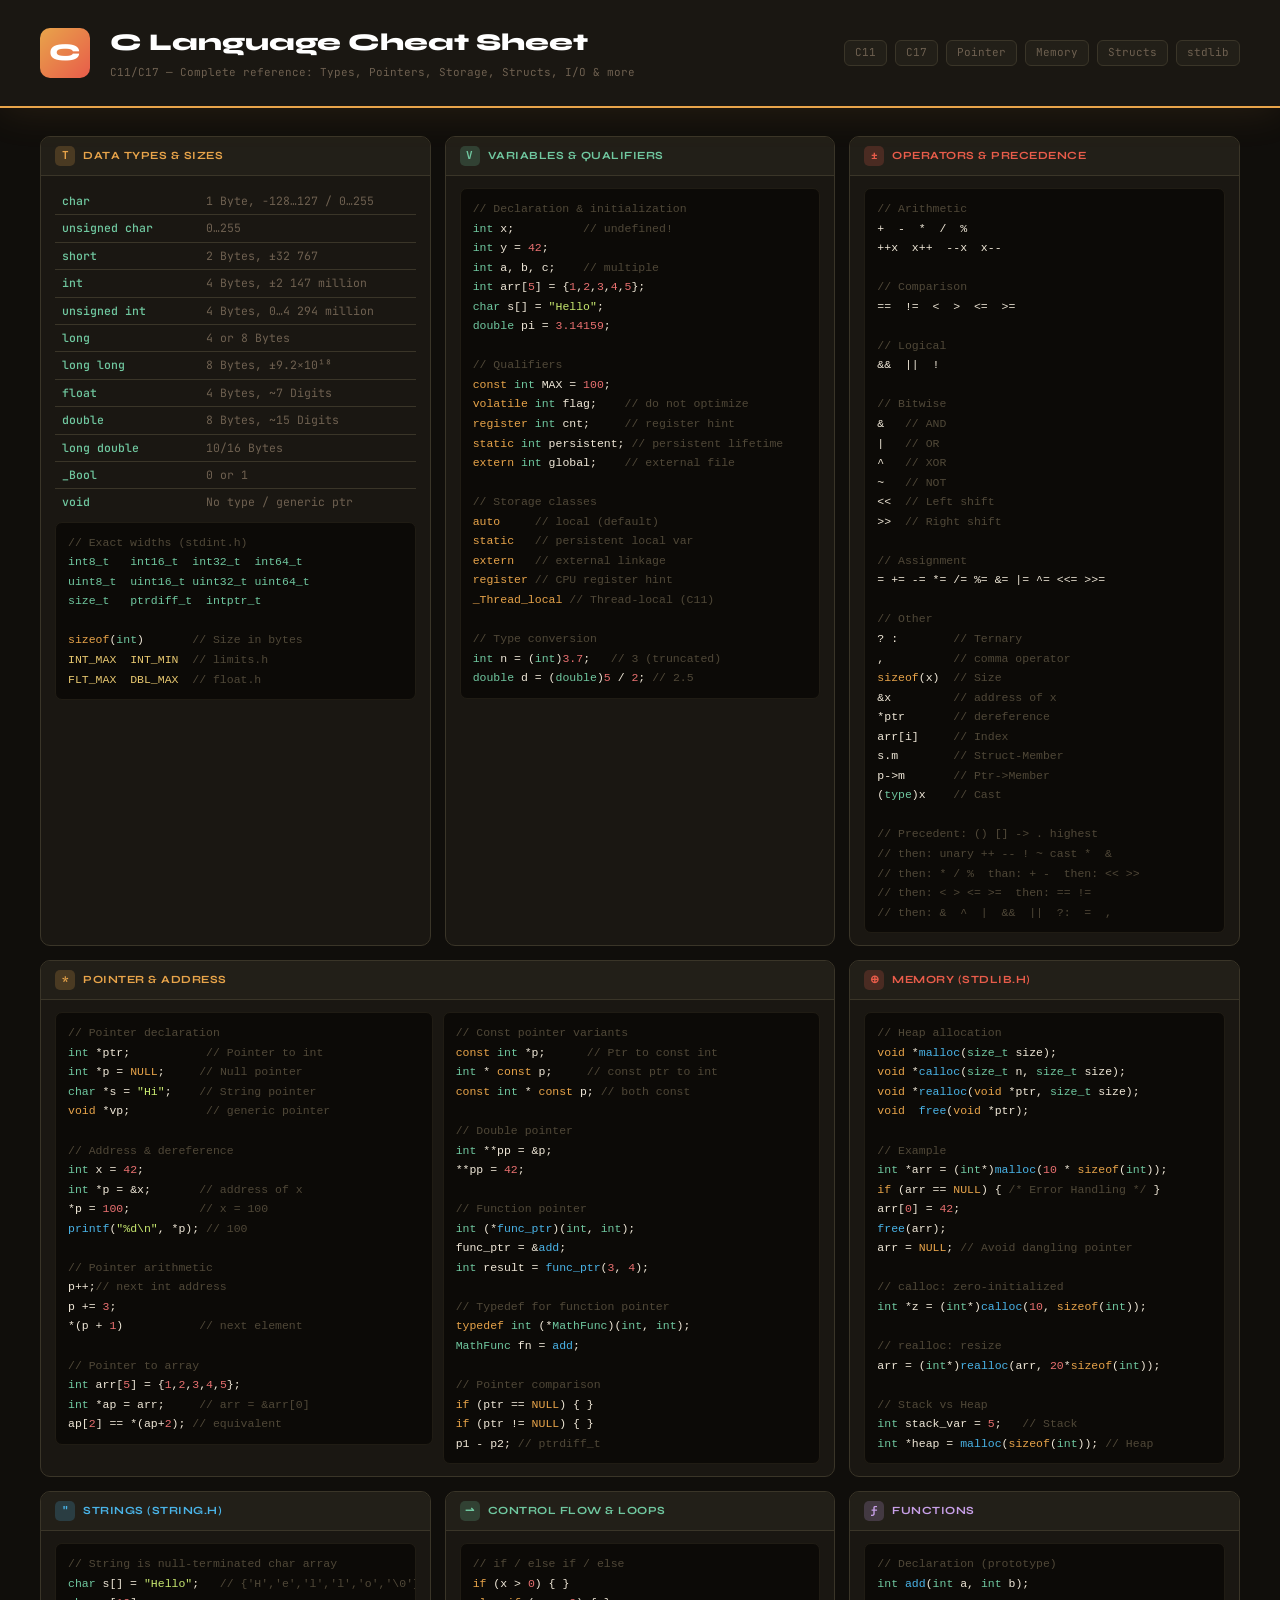
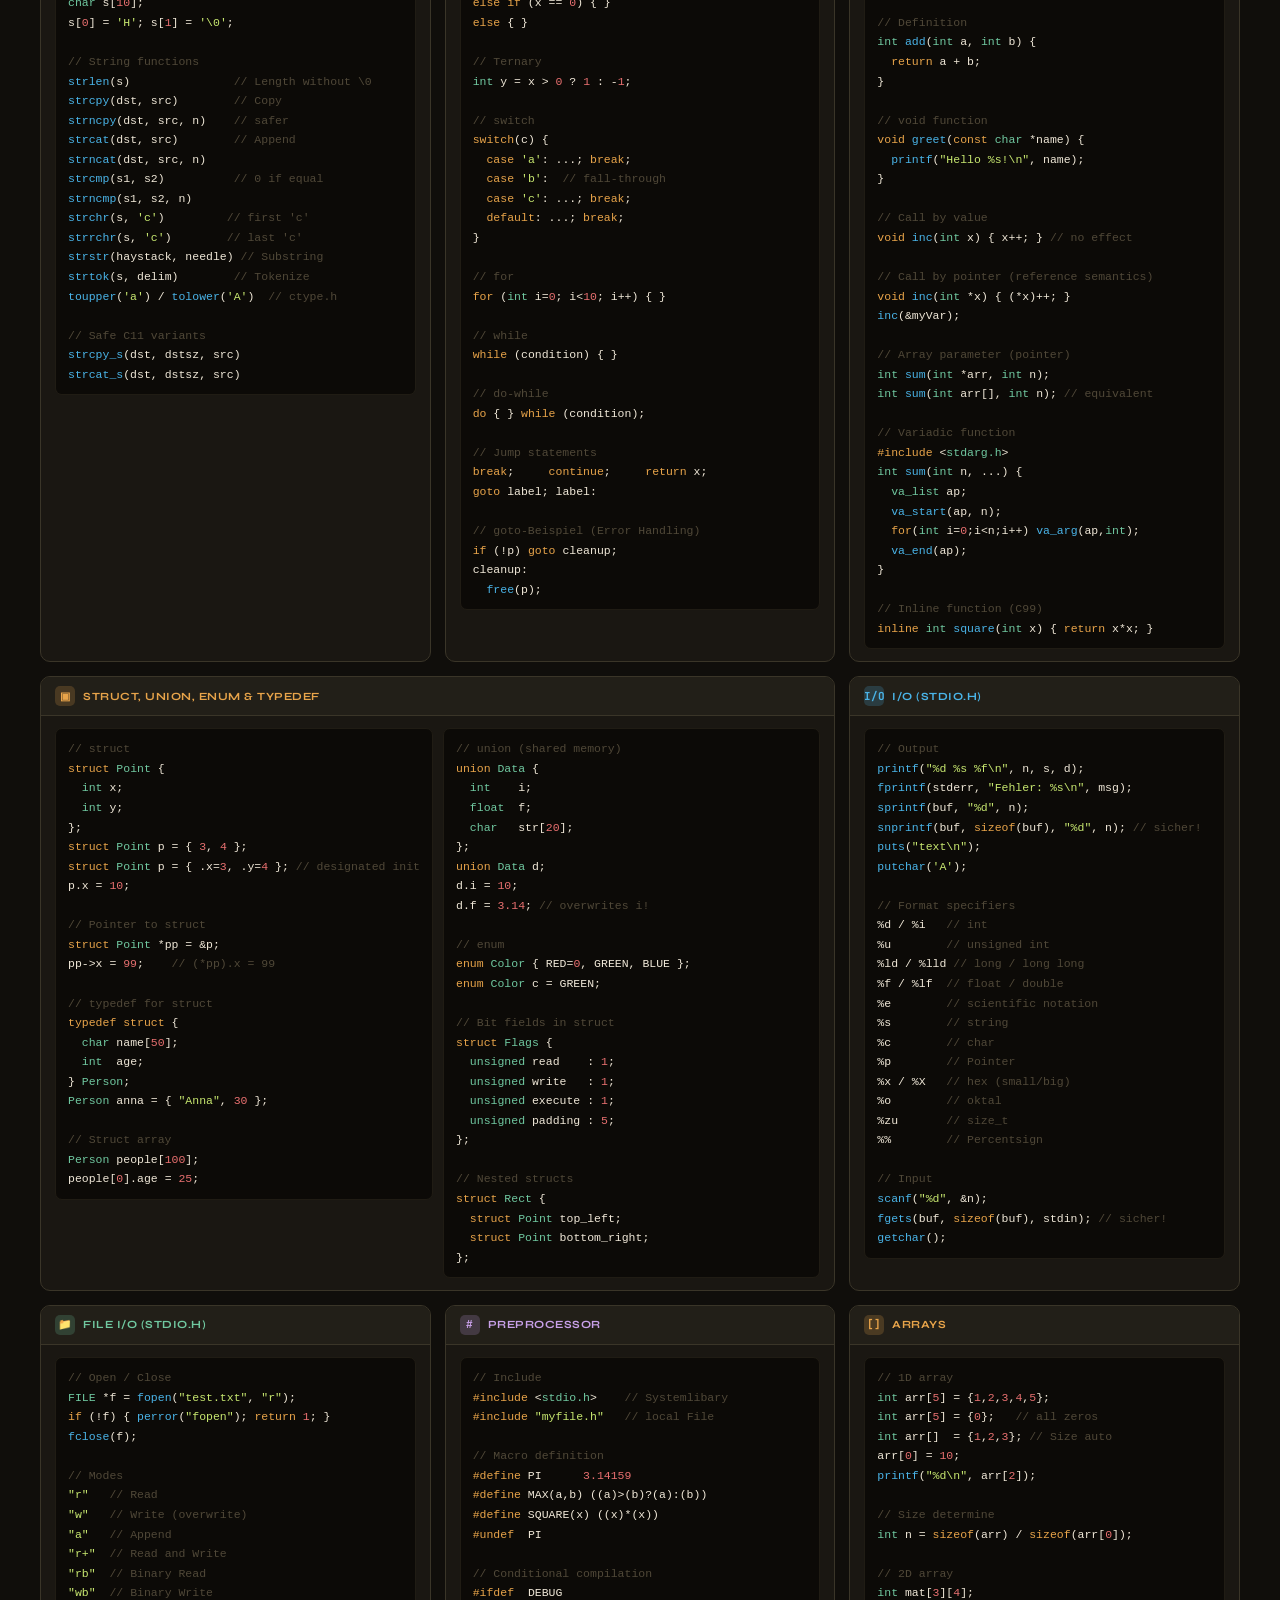
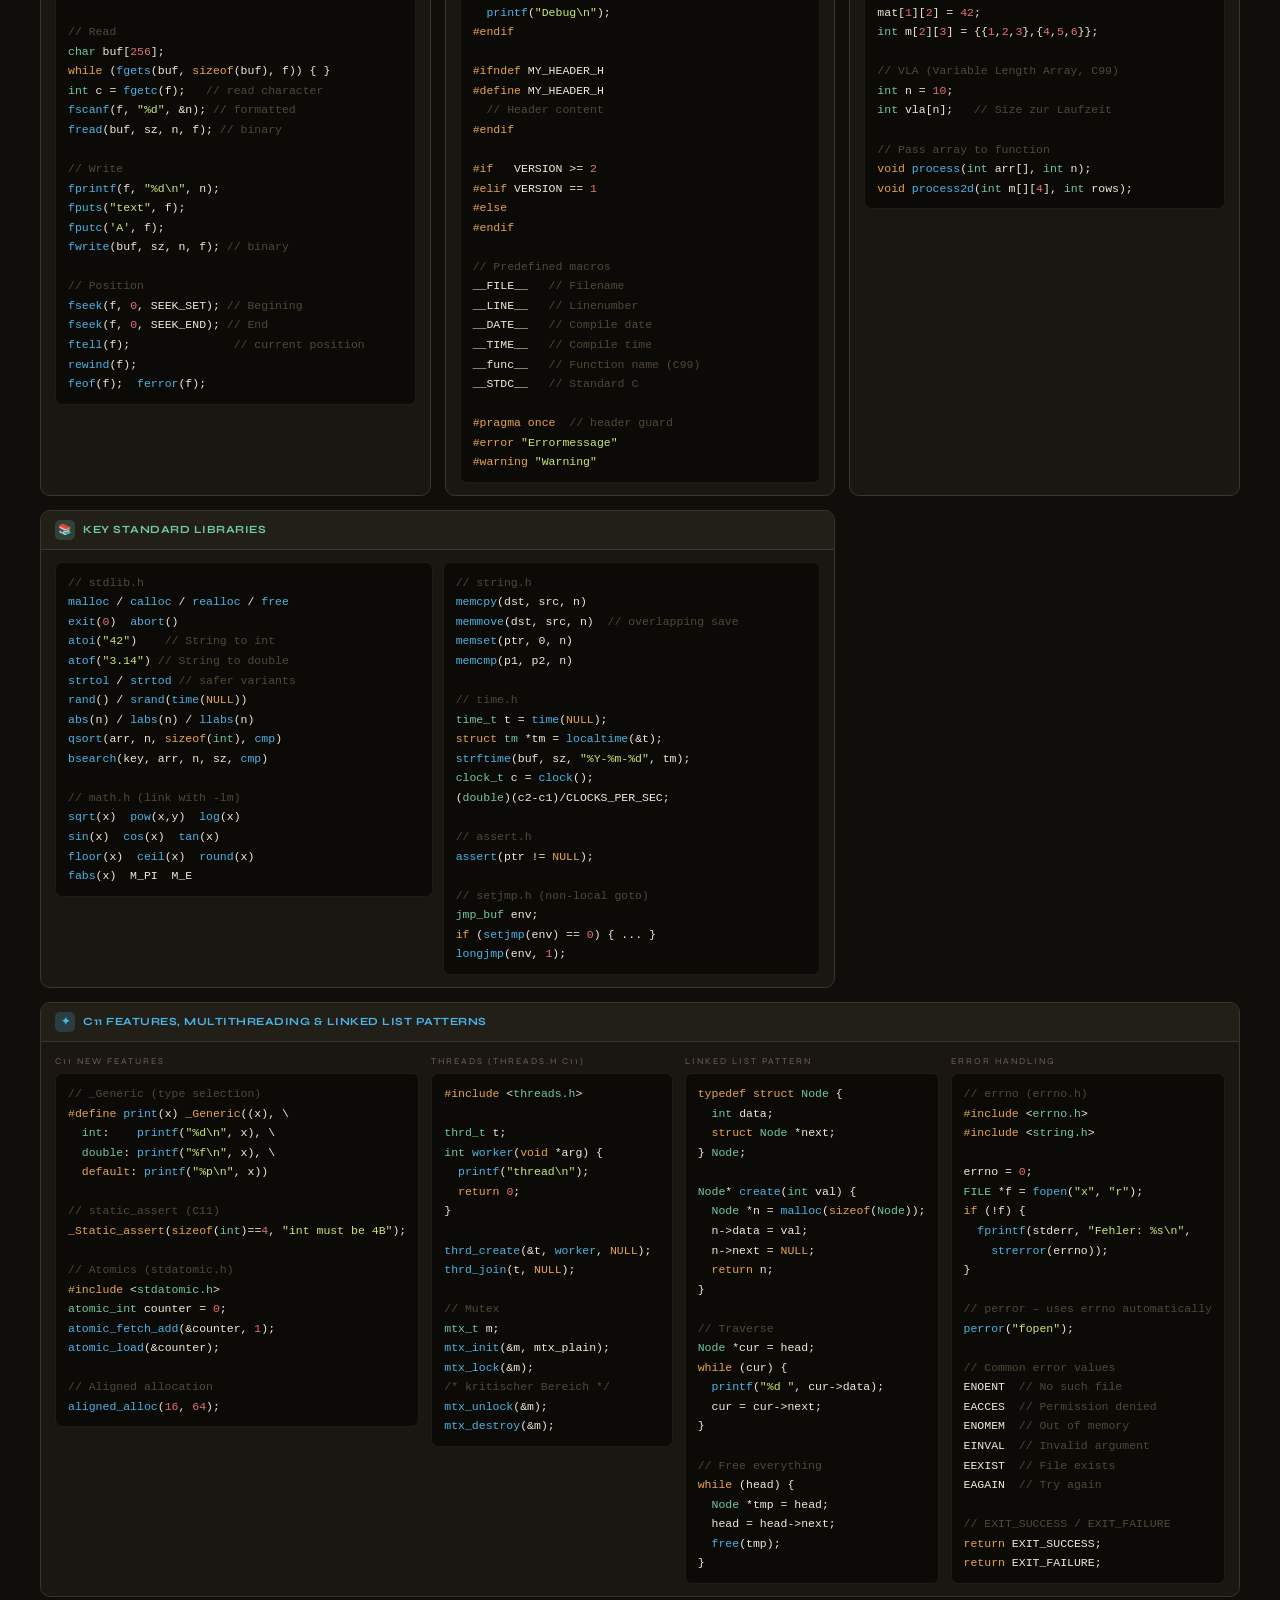
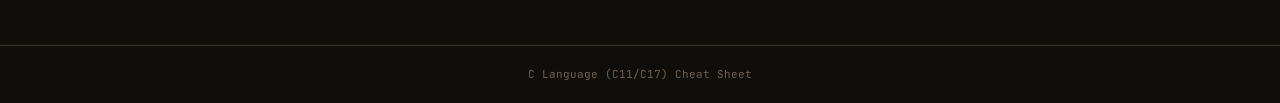
==== commit 8940e226: "Changed To English" ====
--- a/c-cheatsheet.html
+++ b/c-cheatsheet.html
@@ -1,5 +1,5 @@
 <!DOCTYPE html>
-<html lang="de">
+<html lang="en">
 <head>
 <meta charset="UTF-8">
 <meta name="viewport" content="width=device-width, initial-scale=1.0">
@@ -70,12 +70,12 @@
 <body>
 <header>
   <div class="logo">C</div>
-  <div><h1>C Language Cheat Sheet</h1><p>C11/C17 — Vollständige Referenz: Typen, Pointer, Speicher, Structs, I/O & mehr</p></div>
+  <div><h1>C Language Cheat Sheet</h1><p>C11/C17 — Complete reference: Types, Pointers, Storage, Structs, I/O & more</p></div>
   <div class="tag-row"><span class="tag">C11</span><span class="tag">C17</span><span class="tag">Pointer</span><span class="tag">Memory</span><span class="tag">Structs</span><span class="tag">stdlib</span></div>
 </header>
 <div class="page"><div class="grid">
 
-<!-- DATENTYPEN -->
+<!-- Datatypes -->
 <div class="card c-amber">
   <div class="card-header"><div class="card-icon">T</div><span class="card-title">Data Types &amp; Sizes</span></div>
   <div class="card-body">
@@ -83,15 +83,15 @@
       <tr><td>char</td><td>1 Byte, -128…127 / 0…255</td></tr>
       <tr><td>unsigned char</td><td>0…255</td></tr>
       <tr><td>short</td><td>2 Bytes, ±32 767</td></tr>
-      <tr><td>int</td><td>4 Bytes, ±2 147 Mio.</td></tr>
-      <tr><td>unsigned int</td><td>4 Bytes, 0…4 294 Mio.</td></tr>
-      <tr><td>long</td><td>4 od. 8 Bytes</td></tr>
+      <tr><td>int</td><td>4 Bytes, ±2 147 million</td></tr>
+      <tr><td>unsigned int</td><td>4 Bytes, 0…4 294 million</td></tr>
+      <tr><td>long</td><td>4 or 8 Bytes</td></tr>
       <tr><td>long long</td><td>8 Bytes, ±9.2×10¹⁸</td></tr>
-      <tr><td>float</td><td>4 Bytes, ~7 Stellen</td></tr>
-      <tr><td>double</td><td>8 Bytes, ~15 Stellen</td></tr>
+      <tr><td>float</td><td>4 Bytes, ~7 Digits</td></tr>
+      <tr><td>double</td><td>8 Bytes, ~15 Digits</td></tr>
       <tr><td>long double</td><td>10/16 Bytes</td></tr>
-      <tr><td>_Bool</td><td>0 oder 1</td></tr>
-      <tr><td>void</td><td>Kein Typ / generischer Ptr</td></tr>
+      <tr><td>_Bool</td><td>0 or 1</td></tr>
+      <tr><td>void</td><td>No type / generic ptr</td></tr>
     </table>
 <pre><span class="cm">// Exact widths (stdint.h)</span>
 <span class="ty">int8_t</span>   <span class="ty">int16_t</span>  <span class="ty">int32_t</span>  <span class="ty">int64_t</span>
@@ -104,7 +104,7 @@
   </div>
 </div>
 
-<!-- VARIABLEN & DEKLARATION -->
+<!-- VARIABLES & DECLARATION -->
 <div class="card c-green">
   <div class="card-header"><div class="card-icon">V</div><span class="card-title">Variables &amp; Qualifiers</span></div>
   <div class="card-body">
@@ -113,7 +113,7 @@
 <span class="ty">int</span> y = <span class="nm">42</span>;
 <span class="ty">int</span> a, b, c;    <span class="cm">// multiple</span>
 <span class="ty">int</span> arr[<span class="nm">5</span>] = {<span class="nm">1</span>,<span class="nm">2</span>,<span class="nm">3</span>,<span class="nm">4</span>,<span class="nm">5</span>};
-<span class="ty">char</span> s[] = <span class="st">"Hallo"</span>;
+<span class="ty">char</span> s[] = <span class="st">"Hello"</span>;
 <span class="ty">double</span> pi = <span class="nm">3.14159</span>;
 
 <span class="cm">// Qualifiers</span>
@@ -136,7 +136,7 @@
   </div>
 </div>
 
-<!-- OPERATOREN -->
+<!-- Operators -->
 <div class="card c-red">
   <div class="card-header"><div class="card-icon">±</div><span class="card-title">Operators &amp; Precedence</span></div>
   <div class="card-body">
@@ -163,31 +163,31 @@
 
 <span class="cm">// Other</span>
 ? :        <span class="cm">// Ternary</span>
-,          <span class="cm">// Komma-Operator</span>
+,          <span class="cm">// comma operator</span>
 <span class="kw">sizeof</span>(x)  <span class="cm">// Size</span>
 &amp;x         <span class="cm">// address of x</span>
-*ptr       <span class="cm">// Dereferenzierung</span>
+*ptr       <span class="cm">// dereference</span>
 arr[i]     <span class="cm">// Index</span>
 s.m        <span class="cm">// Struct-Member</span>
 p->m       <span class="cm">// Ptr->Member</span>
-(<span class="ty">Typ</span>)x    <span class="cm">// Cast</span>
-
-<span class="cm">// Präzedenz: () [] -> . höchste</span>
-<span class="cm">// dann: unär ++ -- ! ~ cast *  &amp;</span>
-<span class="cm">// dann: * / %  dann: + -  dann: &lt;&lt; &gt;&gt;</span>
-<span class="cm">// dann: &lt; &gt; &lt;= &gt;=  dann: == !=</span>
-<span class="cm">// dann: &amp;  ^  |  &amp;&amp;  ||  ?:  =  ,</span></pre>
+(<span class="ty">type</span>)x    <span class="cm">// Cast</span>
+
+<span class="cm">// Precedent: () [] -> . highest</span>
+<span class="cm">// then: unary ++ -- ! ~ cast *  &amp;</span>
+<span class="cm">// then: * / %  than: + -  then: &lt;&lt; &gt;&gt;</span>
+<span class="cm">// then: &lt; &gt; &lt;= &gt;=  then: == !=</span>
+<span class="cm">// then: &amp;  ^  |  &amp;&amp;  ||  ?:  =  ,</span></pre>
   </div>
 </div>
 
 <!-- POINTER -->
 <div class="card c-amber col-2">
-  <div class="card-header"><div class="card-icon">*</div><span class="card-title">Pointer &amp; Adressen</span></div>
+  <div class="card-header"><div class="card-icon">*</div><span class="card-title">Pointer &amp; Address</span></div>
   <div class="card-body">
     <div style="display:grid;grid-template-columns:1fr 1fr;gap:10px;">
       <div>
 <pre><span class="cm">// Pointer declaration</span>
-<span class="ty">int</span> *ptr;           <span class="cm">// Pointer auf int</span>
+<span class="ty">int</span> *ptr;           <span class="cm">// Pointer to int</span>
 <span class="ty">int</span> *p = <span class="kw">NULL</span>;     <span class="cm">// Null pointer</span>
 <span class="ty">char</span> *s = <span class="st">"Hi"</span>;    <span class="cm">// String pointer</span>
 <span class="kw">void</span> *vp;           <span class="cm">// generic pointer</span>
@@ -199,7 +199,7 @@
 <span class="fn">printf</span>(<span class="st">"%d\n"</span>, *p); <span class="cm">// 100</span>
 
 <span class="cm">// Pointer arithmetic</span>
-p++;                <span class="cm">// next int address</span>
+p++;<span class="cm">// next int address</span>
 p += <span class="nm">3</span>;
 *(p + <span class="nm">1</span>)           <span class="cm">// next element</span>
 
@@ -236,7 +236,7 @@
   </div>
 </div>
 
-<!-- SPEICHERVERWALTUNG -->
+<!-- STORAGEMANAGEMENT -->
 <div class="card c-red">
   <div class="card-header"><div class="card-icon">⊕</div><span class="card-title">Memory (stdlib.h)</span></div>
   <div class="card-body">
@@ -270,7 +270,7 @@
   <div class="card-header"><div class="card-icon">"</div><span class="card-title">Strings (string.h)</span></div>
   <div class="card-body">
 <pre><span class="cm">// String is null-terminated char array</span>
-<span class="ty">char</span> s[] = <span class="st">"Hallo"</span>;   <span class="cm">// {'H','a','l','l','o','\0'}</span>
+<span class="ty">char</span> s[] = <span class="st">"Hello"</span>;   <span class="cm">// {'H','e','l','l','o','\0'}</span>
 <span class="ty">char</span> s[<span class="nm">10</span>];
 s[<span class="nm">0</span>] = <span class="st">'H'</span>; s[<span class="nm">1</span>] = <span class="st">'\0'</span>;
 
@@ -294,7 +294,7 @@
   </div>
 </div>
 
-<!-- KONTROLLFLUSS -->
+<!-- CONTROLFLOW -->
 <div class="card c-green">
   <div class="card-header"><div class="card-icon">⇀</div><span class="card-title">Control Flow &amp; Loops</span></div>
   <div class="card-body">
@@ -334,9 +334,9 @@
   </div>
 </div>
 
-<!-- FUNKTIONEN -->
+<!-- FUNCTIONS -->
 <div class="card c-purple">
-  <div class="card-header"><div class="card-icon">ƒ</div><span class="card-title">Funktionen</span></div>
+  <div class="card-header"><div class="card-icon">ƒ</div><span class="card-title">Functions</span></div>
   <div class="card-body">
 <pre><span class="cm">// Declaration (prototype)</span>
 <span class="ty">int</span> <span class="fn">add</span>(<span class="ty">int</span> a, <span class="ty">int</span> b);
@@ -348,7 +348,7 @@
 
 <span class="cm">// void function</span>
 <span class="kw">void</span> <span class="fn">greet</span>(<span class="kw">const</span> <span class="ty">char</span> *name) {
-  <span class="fn">printf</span>(<span class="st">"Hallo %s!\n"</span>, name);
+  <span class="fn">printf</span>(<span class="st">"Hello %s!\n"</span>, name);
 }
 
 <span class="cm">// Call by value</span>
@@ -460,10 +460,10 @@
 %s        <span class="cm">// string</span>
 %c        <span class="cm">// char</span>
 %p        <span class="cm">// Pointer</span>
-%x / %X   <span class="cm">// hex (klein/groß)</span>
+%x / %X   <span class="cm">// hex (small/big)</span>
 %o        <span class="cm">// oktal</span>
 %zu       <span class="cm">// size_t</span>
-%%        <span class="cm">// Prozentzeichen</span>
+%%        <span class="cm">// Percentsign</span>
 
 <span class="cm">// Input</span>
 <span class="fn">scanf</span>(<span class="st">"%d"</span>, &amp;n);
@@ -483,41 +483,41 @@
 
 <span class="cm">// Modes</span>
 <span class="st">"r"</span>   <span class="cm">// Read</span>
-<span class="st">"w"</span>   <span class="cm">// Write (überschreiben)</span>
+<span class="st">"w"</span>   <span class="cm">// Write (overwrite)</span>
 <span class="st">"a"</span>   <span class="cm">// Append</span>
-<span class="st">"r+"</span>  <span class="cm">// Read und Schreiben</span>
-<span class="st">"rb"</span>  <span class="cm">// Binär lesen</span>
-<span class="st">"wb"</span>  <span class="cm">// Binär schreiben</span>
+<span class="st">"r+"</span>  <span class="cm">// Read and Write</span>
+<span class="st">"rb"</span>  <span class="cm">// Binary Read</span>
+<span class="st">"wb"</span>  <span class="cm">// Binary Write</span>
 
 <span class="cm">// Read</span>
 <span class="ty">char</span> buf[<span class="nm">256</span>];
 <span class="kw">while</span> (<span class="fn">fgets</span>(buf, <span class="kw">sizeof</span>(buf), f)) { }
 <span class="ty">int</span> c = <span class="fn">fgetc</span>(f);   <span class="cm">// read character</span>
 <span class="fn">fscanf</span>(f, <span class="st">"%d"</span>, &amp;n); <span class="cm">// formatted</span>
-<span class="fn">fread</span>(buf, sz, n, f); <span class="cm">// binär</span>
+<span class="fn">fread</span>(buf, sz, n, f); <span class="cm">// binary</span>
 
 <span class="cm">// Write</span>
 <span class="fn">fprintf</span>(f, <span class="st">"%d\n"</span>, n);
 <span class="fn">fputs</span>(<span class="st">"text"</span>, f);
 <span class="fn">fputc</span>(<span class="st">'A'</span>, f);
-<span class="fn">fwrite</span>(buf, sz, n, f); <span class="cm">// binär</span>
+<span class="fn">fwrite</span>(buf, sz, n, f); <span class="cm">// binary</span>
 
 <span class="cm">// Position</span>
-<span class="fn">fseek</span>(f, <span class="nm">0</span>, SEEK_SET); <span class="cm">// Anfang</span>
-<span class="fn">fseek</span>(f, <span class="nm">0</span>, SEEK_END); <span class="cm">// Ende</span>
+<span class="fn">fseek</span>(f, <span class="nm">0</span>, SEEK_SET); <span class="cm">// Begining</span>
+<span class="fn">fseek</span>(f, <span class="nm">0</span>, SEEK_END); <span class="cm">// End</span>
 <span class="fn">ftell</span>(f);               <span class="cm">// current position</span>
 <span class="fn">rewind</span>(f);
 <span class="fn">feof</span>(f);  <span class="fn">ferror</span>(f);</pre>
   </div>
 </div>
 
-<!-- PRÄPROZESSOR -->
+<!-- PREPROCESSOR -->
 <div class="card c-purple">
-  <div class="card-header"><div class="card-icon">#</div><span class="card-title">Präprozessor</span></div>
+  <div class="card-header"><div class="card-icon">#</div><span class="card-title">Preprocessor</span></div>
   <div class="card-body">
 <pre><span class="cm">// Include</span>
-<span class="kw">#include</span> &lt;<span class="ty">stdio.h</span>&gt;    <span class="cm">// Systembibliothek</span>
-<span class="kw">#include</span> <span class="st">"myfile.h"</span>   <span class="cm">// lokale Datei</span>
+<span class="kw">#include</span> &lt;<span class="ty">stdio.h</span>&gt;    <span class="cm">// Systemlibary</span>
+<span class="kw">#include</span> <span class="st">"myfile.h"</span>   <span class="cm">// local File</span>
 
 <span class="cm">// Macro definition</span>
 <span class="kw">#define</span> PI      <span class="nm">3.14159</span>
@@ -541,16 +541,16 @@
 <span class="kw">#endif</span>
 
 <span class="cm">// Predefined macros</span>
-__FILE__   <span class="cm">// Dateiname</span>
-__LINE__   <span class="cm">// Zeilennummer</span>
+__FILE__   <span class="cm">// Filename</span>
+__LINE__   <span class="cm">// Linenumber</span>
 __DATE__   <span class="cm">// Compile date</span>
 __TIME__   <span class="cm">// Compile time</span>
 __func__   <span class="cm">// Function name (C99)</span>
 __STDC__   <span class="cm">// Standard C</span>
 
 <span class="kw">#pragma once</span>  <span class="cm">// header guard</span>
-<span class="kw">#error</span> <span class="st">"Fehlermeldung"</span>
-<span class="kw">#warning</span> <span class="st">"Warnung"</span></pre>
+<span class="kw">#error</span> <span class="st">"Errormessage"</span>
+<span class="kw">#warning</span> <span class="st">"Warning"</span></pre>
   </div>
 </div>
 
@@ -565,7 +565,7 @@
 arr[<span class="nm">0</span>] = <span class="nm">10</span>;
 <span class="fn">printf</span>(<span class="st">"%d\n"</span>, arr[<span class="nm">2</span>]);
 
-<span class="cm">// Size ermitteln</span>
+<span class="cm">// Size determine</span>
 <span class="ty">int</span> n = <span class="kw">sizeof</span>(arr) / <span class="kw">sizeof</span>(arr[<span class="nm">0</span>]);
 
 <span class="cm">// 2D array</span>
@@ -583,7 +583,7 @@
   </div>
 </div>
 
-<!-- WICHTIGE STDLIB -->
+<!-- IMPORTANT STDLIB -->
 <div class="card c-green col-2">
   <div class="card-header"><div class="card-icon">📚</div><span class="card-title">Key Standard Libraries</span></div>
   <div class="card-body">
@@ -592,15 +592,15 @@
 <pre><span class="cm">// stdlib.h</span>
 <span class="fn">malloc</span> / <span class="fn">calloc</span> / <span class="fn">realloc</span> / <span class="fn">free</span>
 <span class="fn">exit</span>(<span class="nm">0</span>)  <span class="fn">abort</span>()
-<span class="fn">atoi</span>(<span class="st">"42"</span>)    <span class="cm">// String zu int</span>
-<span class="fn">atof</span>(<span class="st">"3.14"</span>) <span class="cm">// String zu double</span>
-<span class="fn">strtol</span> / <span class="fn">strtod</span> <span class="cm">// safere Varianten</span>
+<span class="fn">atoi</span>(<span class="st">"42"</span>)    <span class="cm">// String to int</span>
+<span class="fn">atof</span>(<span class="st">"3.14"</span>) <span class="cm">// String to double</span>
+<span class="fn">strtol</span> / <span class="fn">strtod</span> <span class="cm">// safer variants</span>
 <span class="fn">rand</span>() / <span class="fn">srand</span>(<span class="fn">time</span>(<span class="kw">NULL</span>))
 <span class="fn">abs</span>(n) / <span class="fn">labs</span>(n) / <span class="fn">llabs</span>(n)
 <span class="fn">qsort</span>(arr, n, <span class="kw">sizeof</span>(<span class="ty">int</span>), <span class="fn">cmp</span>)
 <span class="fn">bsearch</span>(key, arr, n, sz, <span class="fn">cmp</span>)
 
-<span class="cm">// math.h (linken mit -lm)</span>
+<span class="cm">// math.h (link with -lm)</span>
 <span class="fn">sqrt</span>(x)  <span class="fn">pow</span>(x,y)  <span class="fn">log</span>(x)
 <span class="fn">sin</span>(x)  <span class="fn">cos</span>(x)  <span class="fn">tan</span>(x)
 <span class="fn">floor</span>(x)  <span class="fn">ceil</span>(x)  <span class="fn">round</span>(x)
@@ -609,7 +609,7 @@
       <div>
 <pre><span class="cm">// string.h</span>
 <span class="fn">memcpy</span>(dst, src, n)
-<span class="fn">memmove</span>(dst, src, n)  <span class="cm">// überlappend sicher</span>
+<span class="fn">memmove</span>(dst, src, n)  <span class="cm">// overlapping save</span>
 <span class="fn">memset</span>(ptr, 0, n)
 <span class="fn">memcmp</span>(p1, p2, n)
 
@@ -638,8 +638,8 @@
   <div class="card-body">
     <div style="display:grid;grid-template-columns:repeat(4,1fr);gap:12px;">
       <div>
-        <div class="section-label">C11 Neue Features</div>
-<pre><span class="cm">// _Generic (Typ-Selektion)</span>
+        <div class="section-label">C11 New Features</div>
+<pre><span class="cm">// _Generic (type selection)</span>
 <span class="kw">#define</span> <span class="fn">print</span>(x) <span class="kw">_Generic</span>((x), \
   <span class="ty">int</span>:    <span class="fn">printf</span>(<span class="st">"%d\n"</span>, x), \
   <span class="ty">double</span>: <span class="fn">printf</span>(<span class="st">"%f\n"</span>, x), \
@@ -692,7 +692,7 @@
   <span class="kw">return</span> n;
 }
 
-<span class="cm">// Traversieren</span>
+<span class="cm">// Traverse</span>
 <span class="ty">Node</span> *cur = head;
 <span class="kw">while</span> (cur) {
   <span class="fn">printf</span>(<span class="st">"%d "</span>, cur->data);
@@ -722,7 +722,7 @@
 <span class="cm">// perror – uses errno automatically</span>
 <span class="fn">perror</span>(<span class="st">"fopen"</span>);
 
-<span class="cm">// Common errno values</span>
+<span class="cm">// Common error values</span>
 ENOENT  <span class="cm">// No such file</span>
 EACCES  <span class="cm">// Permission denied</span>
 ENOMEM  <span class="cm">// Out of memory</span>
